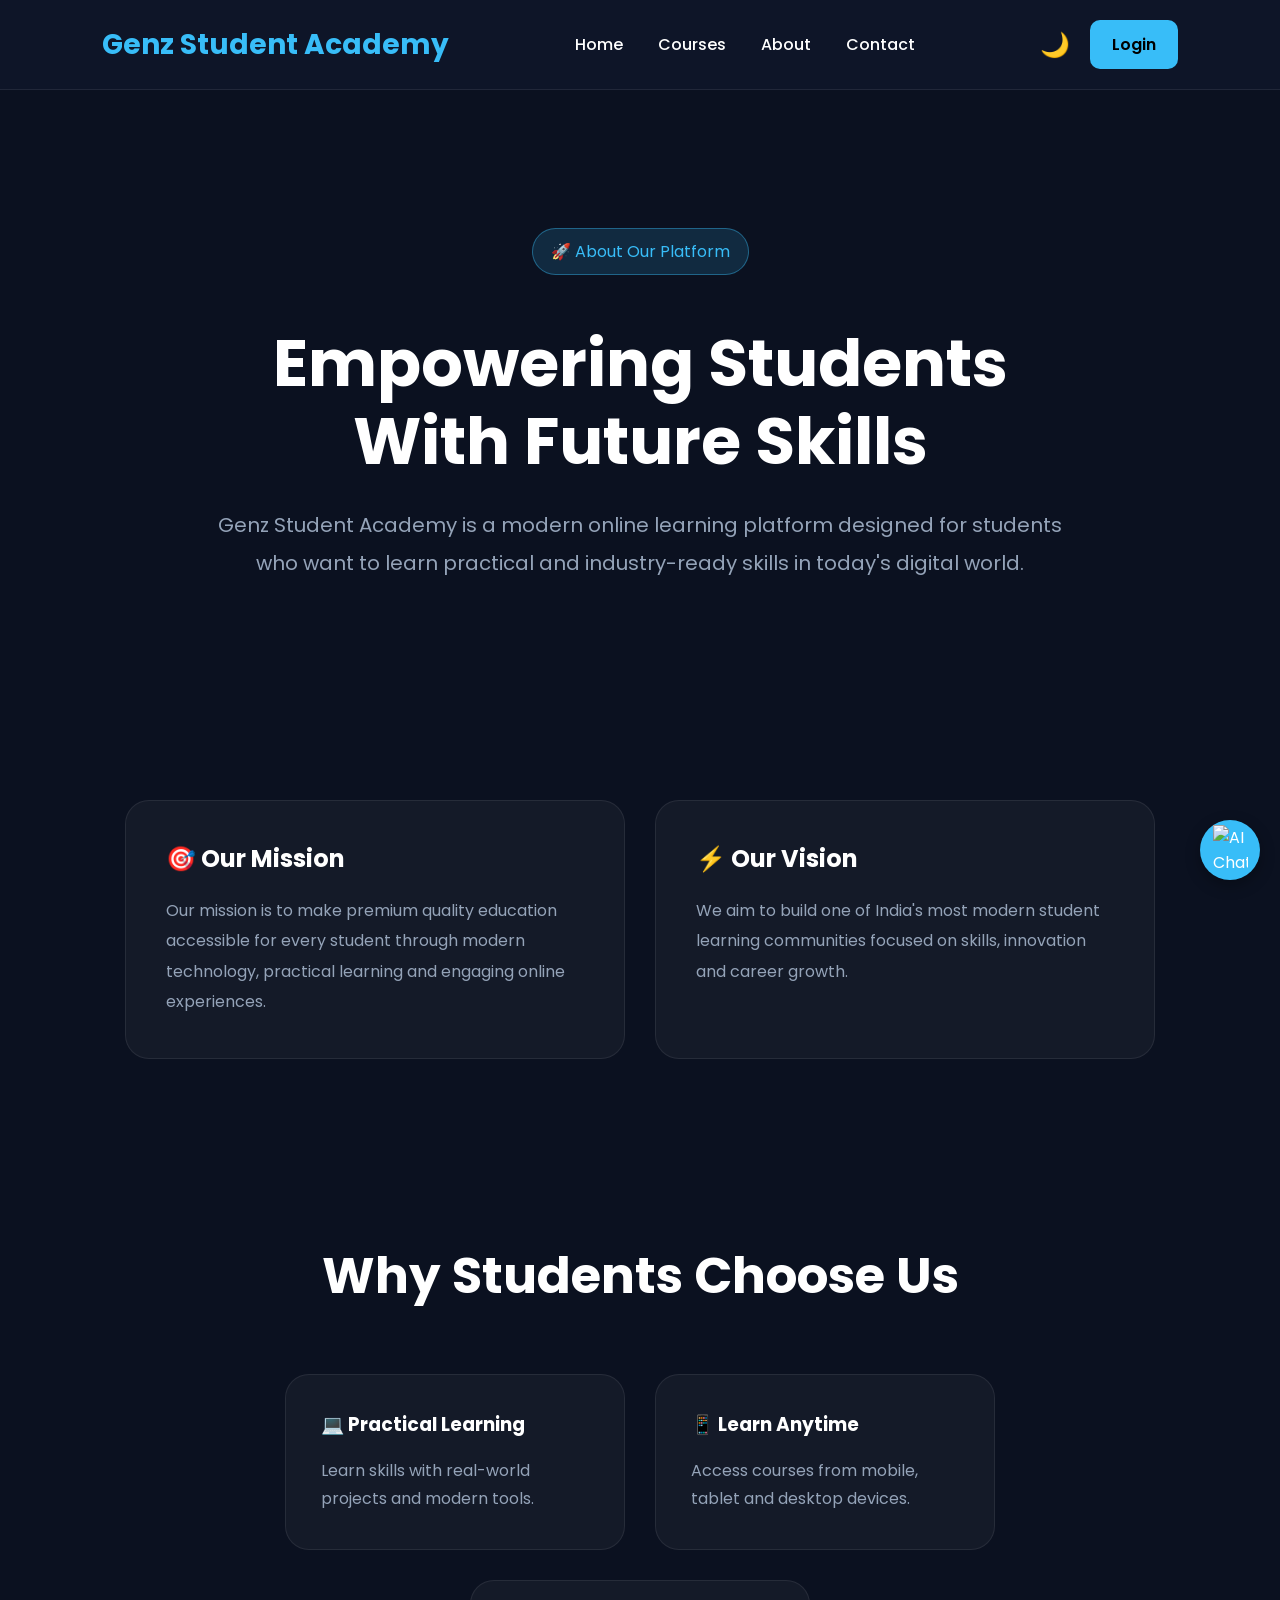
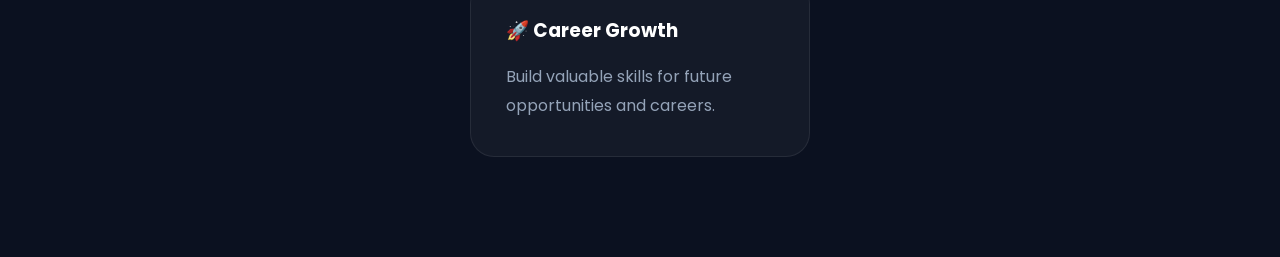
==== about.html @ e9bcd26b "Update about.html" ====
<!DOCTYPE html>
<html lang="en">

<head>

  <meta charset="UTF-8">

  <meta name="viewport" content="width=device-width, initial-scale=1.0">

  <title>Contact | Genz Student Academy</title>

  <link rel="stylesheet" href="style.css">

  <link rel="preconnect" href="https://fonts.googleapis.com">

  <link rel="preconnect" href="https://fonts.gstatic.com" crossorigin>

  <link href="https://fonts.googleapis.com/css2?family=Poppins:wght@300;400;500;600;700;800&display=swap" rel="stylesheet">

</head>

<body>

  <!-- NAVBAR -->

  <nav class="navbar">

     <!-- LOGO -->

  <div class="logo">
    Genz Student Academy
  </div>

  <!-- MOBILE MENU -->

  <div class="menu-toggle" id="menu-toggle">
    ☰
  </div>

  <!-- NAV LINKS -->

  <ul class="nav-links">

    <li><a href="index.html">Home</a></li>

    <li><a href="courses.html">Courses</a></li>

    <li><a href="about.html">About</a></li>

    <li><a href="contact.html">Contact</a></li>

  </ul>

<!-- RIGHT SIDE BUTTONS -->
<div class="nav-right">
    <!-- DARK MODE BUTTON -->
    <button id="dark-mode-toggle" class="dark-btn">🌙</button>

    <!-- LOGIN BUTTON -->
    <a href="login.html" id="login-btn" class="nav-btn">Login</a>

    <!-- DASHBOARD BUTTON (Hidden by default) -->
    <a href="dashboard.html" id="dashboard-btn" class="nav-btn" style="display: none;">Dashboard</a>
</div>
</nav>

  <!-- ABOUT HERO -->

  <section class="about-hero">

    <div class="about-content">

      <span class="tag">
        🚀 About Our Platform
      </span>

      <h1>
        Empowering Students
        With Future Skills
      </h1>

      <p>
        Genz Student Academy is a modern online learning platform
        designed for students who want to learn practical and
        industry-ready skills in today's digital world.
      </p>

    </div>

  </section>

  <!-- MISSION SECTION -->

  <section class="mission-section">

    <div class="mission-card">

      <h2>🎯 Our Mission</h2>

      <p>
        Our mission is to make premium quality education accessible
        for every student through modern technology, practical learning
        and engaging online experiences.
      </p>

    </div>

    <div class="mission-card">

      <h2>⚡ Our Vision</h2>

      <p>
        We aim to build one of India's most modern student learning
        communities focused on skills, innovation and career growth.
      </p>

    </div>

  </section>

  <!-- WHY US -->

  <section class="why-section">

    <h2>Why Students Choose Us</h2>

    <div class="why-container">

      <div class="why-card">

        <h3>💻 Practical Learning</h3>

        <p>
          Learn skills with real-world projects and modern tools.
        </p>

      </div>

      <div class="why-card">

        <h3>📱 Learn Anytime</h3>

        <p>
          Access courses from mobile, tablet and desktop devices.
        </p>

      </div>

      <div class="why-card">

        <h3>🚀 Career Growth</h3>

        <p>
          Build valuable skills for future opportunities and careers.
        </p>

      </div>

    </div>

  </section>

<div id="ai-chat-container" class="chat-closed">
    <div class="chat-header" onclick="toggleChat()">
        <span>🤖 Genz AI Assistant</span>
        <button id="close-chat">×</button>
    </div>
    <div id="chat-box" class="chat-body">
        <p class="bot-msg">Hey! I am your Study Assistant. How can I help you today?</p>
    </div>
    <div class="chat-footer">
        <input type="text" id="user-input" placeholder="Ask anything...">
        <button onclick="sendMessage()"><i class="fa fa-paper-plane"></i></button>
    </div>
</div>

<div id="chat-icon" onclick="toggleChat()">
    <img src="https://cdn-icons-png.flaticon.com/512/4712/4712035.png" alt="AI Chat">
</div>

  <script type="module" src="script.js"></script>
</body>
  
</body>

</html>
---- style.css ----
*{
  margin:0;
  padding:0;
  box-sizing:border-box;
}

body{
  font-family:'Poppins',sans-serif;
  background:#0b1120;
  color:white;
  overflow-x:hidden;
}

/* NAVBAR */

.navbar{
  width:100%;
  display:flex;
  justify-content:space-between;
  align-items:center;
  padding:20px 8%;
  position:sticky;
  top:0;
  z-index:1000;
  background:rgba(15,23,42,0.9);
  backdrop-filter:blur(12px);
  border-bottom:1px solid rgba(255,255,255,0.08);
}

.logo{
  font-size:28px;
  font-weight:700;
  color:#38bdf8;
}

.nav-links{
  display:flex;
  list-style:none;
  gap:35px;
}

.nav-links a{
  text-decoration:none;
  color:white;
  font-weight:500;
  transition:0.3s;
}

.nav-links a:hover{
  color:#38bdf8;
}

.nav-btn{
  background:#38bdf8;
  color:black;
  padding:12px 22px;
  border-radius:10px;
  text-decoration:none;
  font-weight:600;
  transition:0.3s;
}

.nav-btn:hover{
  transform:translateY(-3px);
}

/* NAV RIGHT */

.nav-right{
  display:flex;
  align-items:center;
}

/* HERO */

.hero{
  min-height:100vh;
  display:flex;
  justify-content:center;
  align-items:center;
  gap:60px;
  padding:0 8%;
  flex-wrap:wrap;
}
.hero-left{
  flex:1;
  max-width:600px;
}

.tag{
  display:inline-block;
  padding:10px 18px;
  background:rgba(56,189,248,0.15);
  border:1px solid rgba(56,189,248,0.4);
  border-radius:30px;
  color:#38bdf8;
  margin-bottom:25px;
}

.hero-left h1{
  font-size:42px;
  line-height:1.1;
  margin:35px 0;
}

.hero-left p{
  font-size:18px;
  line-height:1.9;
  color:#94a3b8;
  max-width:550px;
}

/* HERO IMAGE */

.hero-image{
  width:420px;
  border-radius:24px;
  object-fit:cover;
  box-shadow:0 20px 60px rgba(0,0,0,0.35);
  transition:0.3s;
}

.hero-image:hover{
  transform:translateY(-8px);
}

/* BUTTONS */

.hero-buttons{
  display:flex;
  gap:20px;
  flex-wrap:wrap;
}

.primary-btn{
  background:#38bdf8;
  color:black;
  padding:16px 30px;
  border-radius:12px;
  text-decoration:none;
  font-weight:600;
  transition:0.3s;
}

.primary-btn:hover{
  transform:translateY(-5px);
}

.secondary-btn{
  padding:16px 30px;
  border-radius:12px;
  text-decoration:none;
  border:1px solid rgba(255,255,255,0.15);
  color:white;
  transition:0.3s;
}

.secondary-btn:hover{
  background:rgba(255,255,255,0.05);
}

/* STATS */

.stats{
  display:flex;
  gap:25px;
  margin-top:60px;
  flex-wrap:wrap;
}

.stat-box{
  background:rgba(255,255,255,0.04);
  border:1px solid rgba(255,255,255,0.08);
  padding:22px 30px;
  border-radius:18px;
  backdrop-filter:blur(10px);
}

.stat-box h2{
  color:#38bdf8;
  margin-bottom:8px;
}

/* HERO RIGHT */

.hero-right{
  flex:1;
  display:flex;
  justify-content:center;
}

.glass-card{
  width:400px;
  padding:35px;
  background:rgba(255,255,255,0.05);
  border:1px solid rgba(255,255,255,0.08);
  border-radius:25px;
  backdrop-filter:blur(18px);
  box-shadow:0 0 40px rgba(56,189,248,0.15);
}

.glass-card h3{
  color:#38bdf8;
  margin-bottom:20px;
}

.glass-card h2{
  font-size:34px;
  margin-bottom:20px;
}

.glass-card p{
  color:#cbd5e1;
  line-height:1.8;
  margin-bottom:30px;
}

.glass-card button{
  width:100%;
  padding:15px;
  border:none;
  border-radius:12px;
  background:#38bdf8;
  color:black;
  font-weight:700;
  cursor:pointer;
  transition:0.3s;
}

.glass-card button:hover{
  transform:translateY(-5px);
}

/* FEATURES */

.features{
  padding:100px 8%;
}

.features h2{
  text-align:center;
  font-size:50px;
  margin-bottom:60px;
}

.feature-container{
  display:flex;
  gap:30px;
  justify-content:center;
  flex-wrap:wrap;
}

.feature-card{
  width:350px;
  padding:35px;
  background:rgba(255,255,255,0.04);
  border-radius:24px;
  border:1px solid rgba(255,255,255,0.08);
  transition:0.3s;
}

.feature-card:hover{
  transform:translateY(-10px);
}

.feature-card h3{
  margin-bottom:18px;
  font-size:24px;
}

.feature-card p{
  color:#94a3b8;
  line-height:1.8;
}

/* RESPONSIVE */

@media(max-width:1100px){

  .hero{
    flex-direction:column;
    text-align:center;
  }

  .hero-buttons{
    justify-content:center;
  }

  .stats{
    justify-content:center;
  }

}

@media(max-width:768px){

  .navbar{
    flex-direction:column;
    gap:20px;
  }

  .nav-links{
    gap:20px;
    flex-wrap:wrap;
    justify-content:center;
  }

  .hero-left h1{
    font-size:45px;
  }

  .features h2{
    font-size:38px;
  }

  .glass-card{
    width:100%;
  }

}

/* ABOUT PAGE */

.about-hero{
  min-height:70vh;
  display:flex;
  justify-content:center;
  align-items:center;
  text-align:center;
  padding:80px 8%;
}

.about-content{
  max-width:850px;
}

.about-content h1{
  font-size:65px;
  margin:25px 0;
  line-height:1.2;
}

.about-content p{
  font-size:20px;
  line-height:1.9;
  color:#94a3b8;
}

/* MISSION */

.mission-section{
  padding:80px 8%;
  display:flex;
  justify-content:center;
  gap:30px;
  flex-wrap:wrap;
}

.mission-card{
  width:500px;
  padding:40px;
  background:rgba(255,255,255,0.04);
  border-radius:24px;
  border:1px solid rgba(255,255,255,0.08);
  transition:0.3s;
}

.mission-card:hover{
  transform:translateY(-10px);
}

.mission-card h2{
  margin-bottom:20px;
}

.mission-card p{
  color:#94a3b8;
  line-height:1.9;
}

/* WHY SECTION */

.why-section{
  padding:100px 8%;
}

.why-section h2{
  text-align:center;
  font-size:50px;
  margin-bottom:60px;
}

.why-container{
  display:flex;
  justify-content:center;
  gap:30px;
  flex-wrap:wrap;
}

.why-card{
  width:340px;
  padding:35px;
  background:rgba(255,255,255,0.04);
  border-radius:24px;
  border:1px solid rgba(255,255,255,0.08);
  transition:0.3s;
}

.why-card:hover{
  transform:translateY(-10px);
}

.why-card h3{
  margin-bottom:18px;
}

.why-card p{
  color:#94a3b8;
  line-height:1.8;
}

/* RESPONSIVE ABOUT */

@media(max-width:768px){

  .about-content h1{
    font-size:42px;
  }

  .why-section h2{
    font-size:38px;
  }

}

/* COURSES PAGE */

.courses-hero{
  min-height:50vh;
  display:flex;
  flex-direction:column;
  justify-content:center;
  align-items:center;
  text-align:center;
  padding:80px 8%;
}

.courses-hero h1{
  font-size:65px;
  margin:25px 0;
}

.courses-hero p{
  max-width:700px;
  line-height:1.9;
  color:#94a3b8;
  font-size:19px;
}

/* ALL COURSES */

.all-courses{
  padding:80px 8%;
  display:flex;
  flex-direction:column;
  gap:40px;
}

.premium-course-card{
  display:flex;
  align-items:center;
  gap:35px;
  background:rgba(255,255,255,0.04);
  border:1px solid rgba(255,255,255,0.08);
  border-radius:30px;
  padding:35px;
  transition:0.3s;
}

.premium-course-card:hover{
  transform:translateY(-10px);
}

.course-image{
  width:150px;
  height:150px;
  display:flex;
  justify-content:center;
  align-items:center;
  font-size:60px;
  background:rgba(56,189,248,0.1);
  border-radius:24px;
}

.course-info{
  flex:1;
}

.course-info h2{
  margin-bottom:15px;
  font-size:32px;
}

.course-info p{
  color:#94a3b8;
  line-height:1.9;
  margin-bottom:20px;
}

.course-meta{
  display:flex;
  gap:20px;
  margin-bottom:25px;
  flex-wrap:wrap;
}

.price-row{
  display:flex;
  justify-content:space-between;
  align-items:center;
  flex-wrap:wrap;
  gap:20px;
}

.price-row h3{
  color:#38bdf8;
  font-size:30px;
}

.enroll-btn{
  background:#38bdf8;
  color:black;
  text-decoration:none;
  padding:14px 26px;
  border-radius:12px;
  font-weight:600;
  transition:0.3s;
}

.enroll-btn:hover{
  transform:translateY(-5px);
}

/* RESPONSIVE COURSES */

@media(max-width:900px){

  .premium-course-card{
    flex-direction:column;
    text-align:center;
  }

  .price-row{
    justify-content:center;
  }

  .courses-hero h1{
    font-size:42px;
  }

}

/* CONTACT PAGE */

.contact-hero{
  min-height:45vh;
  display:flex;
  flex-direction:column;
  justify-content:center;
  align-items:center;
  text-align:center;
  padding:80px 8%;
}

.contact-hero h1{
  font-size:60px;
  margin:25px 0;
}

.contact-hero p{
  max-width:700px;
  color:#94a3b8;
  line-height:1.9;
  font-size:19px;
}

/* CONTACT SECTION */

.contact-section{
  padding:80px 8%;
  display:flex;
  gap:50px;
  justify-content:center;
  flex-wrap:wrap;
}

.contact-info{
  flex:1;
  min-width:320px;
}

.contact-info h2{
  font-size:40px;
  margin-bottom:20px;
}

.contact-info p{
  color:#94a3b8;
  line-height:1.9;
  margin-bottom:30px;
}

.info-box{
  background:rgba(255,255,255,0.04);
  border:1px solid rgba(255,255,255,0.08);
  padding:25px;
  border-radius:20px;
  margin-bottom:20px;
}

.info-box h3{
  margin-bottom:10px;
}

/* FORM */

.contact-form{
  flex:1;
  min-width:320px;
}

.contact-form form{
  background:rgba(255,255,255,0.04);
  border:1px solid rgba(255,255,255,0.08);
  padding:35px;
  border-radius:25px;
}

.contact-form input,
.contact-form textarea{
  width:100%;
  padding:16px;
  margin-bottom:20px;
  border:none;
  border-radius:12px;
  background:#1e293b;
  color:white;
  font-size:16px;
}

.contact-form button{
  width:100%;
  padding:16px;
  border:none;
  border-radius:12px;
  background:#38bdf8;
  color:black;
  font-size:17px;
  font-weight:700;
  cursor:pointer;
  transition:0.3s;
}

.contact-form button:hover{
  transform:translateY(-5px);
}

/* FOOTER */

.footer{
  margin-top:80px;
  background:#020617;
  padding-top:70px;
  border-top:1px solid rgba(255,255,255,0.08);
}

.footer-content{
  display:flex;
  justify-content:space-between;
  gap:40px;
  flex-wrap:wrap;
  padding:0 8% 50px;
}

.footer-logo{
  max-width:350px;
}

.footer-logo h2{
  color:#38bdf8;
  margin-bottom:20px;
}

.footer-logo p{
  color:#94a3b8;
  line-height:1.8;
}

.footer-links,
.footer-social{
  display:flex;
  flex-direction:column;
  gap:15px;
}

.footer-links h3,
.footer-social h3{
  margin-bottom:10px;
}

.footer-links a,
.footer-social p{
  color:#94a3b8;
  text-decoration:none;
  transition:0.3s;
}

.footer-links a:hover{
  color:#38bdf8;
}

.footer-bottom{
  text-align:center;
  border-top:1px solid rgba(255,255,255,0.08);
  padding:25px;
  color:#94a3b8;
}

/* RESPONSIVE CONTACT */

@media(max-width:768px){

  .contact-hero h1{
    font-size:42px;
  }

  .contact-info h2{
    font-size:32px;
  }

}

/* LOGIN PAGE */

.login-page{
  min-height:100vh;
  display:flex;
  background:#020617;
}

/* LEFT SIDE */

.login-left{
  flex:1;
  display:flex;
  justify-content:center;
  align-items:center;
  padding:60px;
}

.login-content{
  max-width:500px;
}

.login-content h1{
  font-size:65px;
  line-height:1.2;
  margin:25px 0;
}

.login-content p{
  color:#94a3b8;
  line-height:1.9;
  font-size:18px;
}

/* RIGHT SIDE */

.login-right{
  flex:1;
  display:flex;
  justify-content:center;
  align-items:center;
  padding:40px;
}

.login-card{
  width:100%;
  max-width:450px;
  background:rgba(255,255,255,0.04);
  border:1px solid rgba(255,255,255,0.08);
  border-radius:30px;
  padding:45px;
  backdrop-filter:blur(15px);
}

.login-card h2{
  font-size:38px;
  margin-bottom:10px;
}

.login-card p{
  color:#94a3b8;
  margin-bottom:30px;
}

.login-card form{
  display:flex;
  flex-direction:column;
}

.login-card input{
  width:100%;
  padding:16px;
  margin-bottom:20px;
  border:none;
  border-radius:14px;
  background:#1e293b;
  color:white;
  font-size:16px;
}

.login-card button{
  width:100%;
  padding:16px;
  border:none;
  border-radius:14px;
  background:#38bdf8;
  color:black;
  font-size:17px;
  font-weight:700;
  cursor:pointer;
  transition:0.3s;
}

.login-card button:hover{
  transform:translateY(-5px);
}

.divider{
  text-align:center;
  margin:25px 0;
  color:#94a3b8;
}

.google-btn{
  background:white !important;
  color:black !important;
}

.register-text{
  margin-top:30px;
  text-align:center;
}

.register-text a{
  color:#38bdf8;
  text-decoration:none;
}

/* RESPONSIVE LOGIN */

@media(max-width:1000px){

  .login-page{
    flex-direction:column;
  }

  .login-content{
    text-align:center;
  }

  .login-content h1{
    font-size:45px;
  }

}

/* HAMBURGER MENU */

.menu-toggle{
  display:none;
  font-size:32px;
  cursor:pointer;
}

/* DARK BUTTON */

.dark-btn{
  background:transparent;
  border:none;
  color:white;
  font-size:24px;
  cursor:pointer;
  margin-right:20px;
}

/* MOBILE NAVBAR */

@media(max-width:768px){

  .menu-toggle{
    display:block;
  }

  .navbar{
    flex-wrap:wrap;
  }

  .nav-links{
    width:100%;
    display:none;
    flex-direction:column;
    text-align:center;
    padding-top:20px;
  }

  .nav-links.active{
    display:flex;
  }

}

/* LIGHT MODE */

.light-mode{
  background:white;
  color:black;
}

.light-mode .navbar{
  background:white;
}

.light-mode .nav-links a{
  color:black;
}

.light-mode .hero p,
.light-mode .course-card p,
.light-mode .feature-card p,
.light-mode .about-content p,
.light-mode .mission-card p,
.light-mode .why-card p,
.light-mode .contact-info p,
.light-mode .footer-logo p,
.light-mode .footer-bottom{
  color:#475569;
}

.light-mode .glass-card,
.light-mode .feature-card,
.light-mode .mission-card,
.light-mode .why-card,
.light-mode .premium-course-card,
.light-mode .contact-form form,
.light-mode .info-box{
  background:#f8fafc;
  border:1px solid #e2e8f0;
}

/* HERO BUTTONS */

.hero-buttons{
  display:flex;
  gap:20px;
  margin-top:30px;
  flex-wrap:wrap;
}

.hero-buttons a{
  padding:16px 32px;
  border-radius:14px;
  text-decoration:none;
  font-weight:600;
  transition:0.3s;
}

.hero-buttons a:hover{
  transform:translateY(-4px);
}

/* MOBILE HERO */

@media(max-width:768px){

  .hero-left h1{
    font-size:48px;
    text-align:center;
  }

  .hero-left p{
    text-align:center;
  }

  .hero-buttons{
    justify-content:center;
  }

  .hero-right{
    display:flex;
    justify-content:center;
  }

  .hero-image{
    width:90%;
    max-width:340px;
  }

}

/* DASHBOARD */

.dashboard{
  min-height:100vh;
  padding:120px 8%;
}

.dashboard h1{
  font-size:60px;
  margin-bottom:15px;
}

.dashboard p{
  color:#94a3b8;
  font-size:18px;
  margin-bottom:50px;
}

/* GRID */

.dashboard-grid{
  display:grid;
  grid-template-columns:repeat(auto-fit,minmax(250px,1fr));
  gap:30px;
}

/* CARD */

.dashboard-card{
  background:rgba(255,255,255,0.04);
  border:1px solid rgba(255,255,255,0.08);
  border-radius:24px;
  padding:40px;
  transition:0.3s;
}

.dashboard-card:hover{
  transform:translateY(-8px);
}

.dashboard-card h2{
  margin-bottom:20px;
  font-size:24px;
}

.dashboard-card span{
  font-size:42px;
  font-weight:700;
  color:#38bdf8;
}

/* MOBILE */

@media(max-width:768px){

  .dashboard{
    padding-top:140px;
  }

  .dashboard h1{
    font-size:42px;
    text-align:center;
  }

  .dashboard p{
    text-align:center;
  }

}

/* COURSE DETAIL PAGE */

.course-detail{
  min-height:100vh;
  display:flex;
  justify-content:center;
  align-items:center;
  gap:60px;
  padding:120px 8%;
  flex-wrap:wrap;
}

/* IMAGE */

.course-detail-image{
  width:100%;
  max-width:500px;
  border-radius:30px;
  box-shadow:0 20px 60px rgba(0,0,0,0.35);
}

/* RIGHT SIDE */

.course-detail-right{
  flex:1;
  max-width:600px;
}

.course-detail-right h1{
  font-size:60px;
  line-height:1.1;
  margin:25px 0;
}

.course-detail-right p{
  color:#94a3b8;
  line-height:1.9;
  font-size:18px;
  margin-bottom:30px;
}

/* INFO BOX */

.course-info-box{
  background:rgba(255,255,255,0.04);
  border:1px solid rgba(255,255,255,0.08);
  border-radius:24px;
  padding:30px;
  margin-bottom:35px;
}

.course-info-box h3{
  margin-bottom:20px;
}

.course-info-box ul{
  padding-left:20px;
}

.course-info-box li{
  margin-bottom:14px;
  color:#cbd5e1;
}

/* MOBILE */

@media(max-width:768px){

  .course-detail{
    padding-top:140px;
  }

  .course-detail-right h1{
    font-size:42px;
    text-align:center;
  }

  .course-detail-right p{
    text-align:center;
  }

}

/* DASHBOARD COURSE CARDS */
.purchased-courses { margin-top: 40px; }
.course-grid { display: grid; grid-template-columns: repeat(auto-fit, minmax(280px, 1fr)); gap: 20px; margin-top: 20px; }
.course-card-mini { background: rgba(255, 255, 255, 0.05); padding: 20px; border-radius: 15px; border: 1px solid rgba(255, 255, 255, 0.1); text-align: left; }
.course-card-mini img { width: 100%; border-radius: 10px; margin-bottom: 15px; }
.progress-bar { background: #333; height: 8px; border-radius: 5px; margin: 15px 0; overflow: hidden; }
.progress { background: #38bdf8; height: 100%; }
.continue-btn { width: 100%; padding: 10px; background: #38bdf8; border: none; border-radius: 8px; font-weight: bold; cursor: pointer; transition: 0.3s; }
.continue-btn:hover { background: #0ea5e9; transform: scale(1.02); }

/* ==========================
   COURSE PLAYER LAYOUT 
   ========================== */

/* 1. Sidebar Setup */
.lesson-sidebar {
    width: 300px;
    background: #111827;
    height: 100vh;
    position: fixed; 
    left: 0;
    top: 0;
    border-right: 1px solid #374151;
    padding-top: 20px;
    z-index: 100;
}

.lesson-sidebar h3 {
    text-align: center;
    color: #38bdf8;
    margin-bottom: 20px;
    font-size: 22px;
}

.progress-container {
    width: 85%;
    margin: 0 auto 25px auto;
    text-align: center;
}

/* 2. Lecture Boxes Alignment */
.lecture-list {
    padding: 0;
    margin: 0;
    width: 100%;
    list-style: none;
}

.lecture-item {
    width: 85%;
    margin: 12px auto;
    padding: 15px;
    background: #1f2937;
    color: #9ca3af;
    border-radius: 12px;
    cursor: pointer;
    display: block;
    text-align: center;
    transition: 0.3s ease;
    border: 1px solid rgba(255,255,255,0.05);
}

.lecture-item:hover, .lecture-item.active {
    background: #0ea5e9;
    color: white;
    font-weight: bold;
    transform: translateY(-2px);
    box-shadow: 0 4px 15px rgba(14, 165, 233, 0.4);
}

/* 3. MAIN VIDEO SECTION - FIXED ALIGNMENT */
.video-section {
    margin-left: 300px; /* Sidebar ki width ke barabar gap */
    padding: 40px;
    background: #0f172a;
    min-height: 100vh;
    display: flex;
    flex-direction: column;
    align-items: center; /* Sab kuch horizontal center karega */
}

.video-box {
    width: 100%;
    max-width: 1000px; /* Video thoda bada dikhega premium feel ke liye */
    background: #000;
    border-radius: 20px;
    overflow: hidden;
    box-shadow: 0 20px 50px rgba(0,0,0,0.6);
    line-height: 0; /* Extra bottom gap hatane ke liye */
}

.video-box iframe {
    width: 100%;
    aspect-ratio: 16 / 9; /* Perfect YouTube ratio */
    border: none;
}

.video-details {
    max-width: 1000px;
    width: 100%;
    margin-top: 30px;
    text-align: center;
}

.download-btn {
    transition: 0.3s;
    font-weight: bold;
    text-transform: uppercase;
    letter-spacing: 1px;
}

.download-btn:hover {
    filter: brightness(1.2);
    transform: scale(1.05);
}

/* 4. RESPONSIVE (For Mobile) */
@media (max-width: 992px) {
    .lesson-sidebar {
        width: 100%;
        height: auto;
        position: relative;
    }
    .video-section {
        margin-left: 0;
        padding: 20px;
    }
}

/* PROFILE PAGE STYLING */
.profile-container { display: flex; justify-content: center; align-items: center; height: 100vh; padding: 20px; }
.profile-card { background: #1e293b; padding: 30px; border-radius: 20px; text-align: center; width: 100%; max-width: 400px; box-shadow: 0 10px 30px rgba(0,0,0,0.3); }
.profile-header img { width: 100px; height: 100px; border-radius: 50%; border: 3px solid #38bdf8; margin-bottom: 15px; }
.profile-stats { display: flex; justify-content: space-around; margin: 25px 0; border-top: 1px solid #334155; padding-top: 20px; }
.stat-box h3 { color: #38bdf8; margin-bottom: 5px; }
.edit-btn { background: #38bdf8; color: #000; border: none; width: 100%; padding: 12px; border-radius: 8px; font-weight: bold; cursor: pointer; margin-bottom: 10px; }
.logout-btn { background: transparent; color: #ef4444; border: 1px solid #ef4444; width: 100%; padding: 12px; border-radius: 8px; cursor: pointer; }
.logout-btn:hover { background: #ef4444; color: white; }

/* PAYMENT MODAL STYLING */
.modal { display: none; position: fixed; z-index: 1000; left: 0; top: 0; width: 100%; height: 100%; background: rgba(0,0,0,0.8); backdrop-filter: blur(5px); }
.modal-content { background: #1e293b; margin: 10% auto; padding: 30px; border-radius: 20px; width: 90%; max-width: 400px; text-align: center; border: 1px solid #38bdf8; position: relative; }
.close { position: absolute; right: 20px; top: 10px; font-size: 30px; cursor: pointer; }
.qr-placeholder img { width: 200px; border-radius: 10px; margin: 20px 0; border: 5px solid white; }
.price-tag { font-size: 24px; font-weight: bold; color: #38bdf8; margin-bottom: 20px; }
.verify-btn { width: 100%; background: #22c55e; color: white; border: none; padding: 15px; border-radius: 10px; font-weight: bold; cursor: pointer; transition: 0.3s; }
.verify-btn:hover { background: #16a34a; transform: translateY(-3px); }

/* NEW COURSE DETAILS BUTTON STYLING */
.details-btn {
    text-decoration: none !important; /* Underline hatane ke liye */
    padding: 10px 15px;
    background: transparent;
    color: #38bdf8 !important; /* Sky Blue colour */
    border: 2px solid #38bdf8 !important; /* Border jo button jaisa dikhayega */
    border-radius: 8px;
    font-weight: 600;
    font-size: 14px;
    transition: 0.3s;
    margin-right: 10px;
    display: inline-block;
    cursor: pointer;
}

.details-btn:hover {
    background: #38bdf8;
    color: #000 !important; /* Hover karne par text black ho jayega */
    transform: translateY(-2px);
}

/* Price row adjustment */
.price-row {
    display: flex;
    align-items: center;
    margin-top: 15px;
}

/* AI CHATBOT STYLING */
#chat-icon { position: fixed; bottom: 20px; right: 20px; width: 60px; height: 60px; background: #38bdf8; border-radius: 50%; display: flex; justify-content: center; align-items: center; cursor: pointer; box-shadow: 0 5px 15px rgba(0,0,0,0.3); z-index: 1000; transition: 0.3s; }
#chat-icon:hover { transform: scale(1.1); }
#chat-icon img { width: 35px; }

#ai-chat-container { position: fixed; bottom: 90px; right: 20px; width: 320px; height: 450px; background: #1e293b; border-radius: 15px; display: none; flex-direction: column; box-shadow: 0 10px 25px rgba(0,0,0,0.5); z-index: 1000; border: 1px solid #38bdf8; overflow: hidden; }
.chat-header { background: #38bdf8; color: black; padding: 15px; font-weight: bold; display: flex; justify-content: space-between; cursor: pointer; }
.chat-body { flex: 1; padding: 15px; overflow-y: auto; display: flex; flex-direction: column; gap: 10px; font-size: 14px; }
.bot-msg { background: #334155; padding: 10px; border-radius: 10px; align-self: flex-start; max-width: 80%; }
.user-msg { background: #38bdf8; color: black; padding: 10px; border-radius: 10px; align-self: flex-end; max-width: 80%; }
.chat-footer { padding: 10px; display: flex; gap: 5px; background: #0f172a; }
.chat-footer input { flex: 1; padding: 10px; border-radius: 5px; border: none; outline: none; background: #1e293b; color: white; }
.chat-footer button { background: #38bdf8; border: none; padding: 10px; border-radius: 5px; cursor: pointer; }
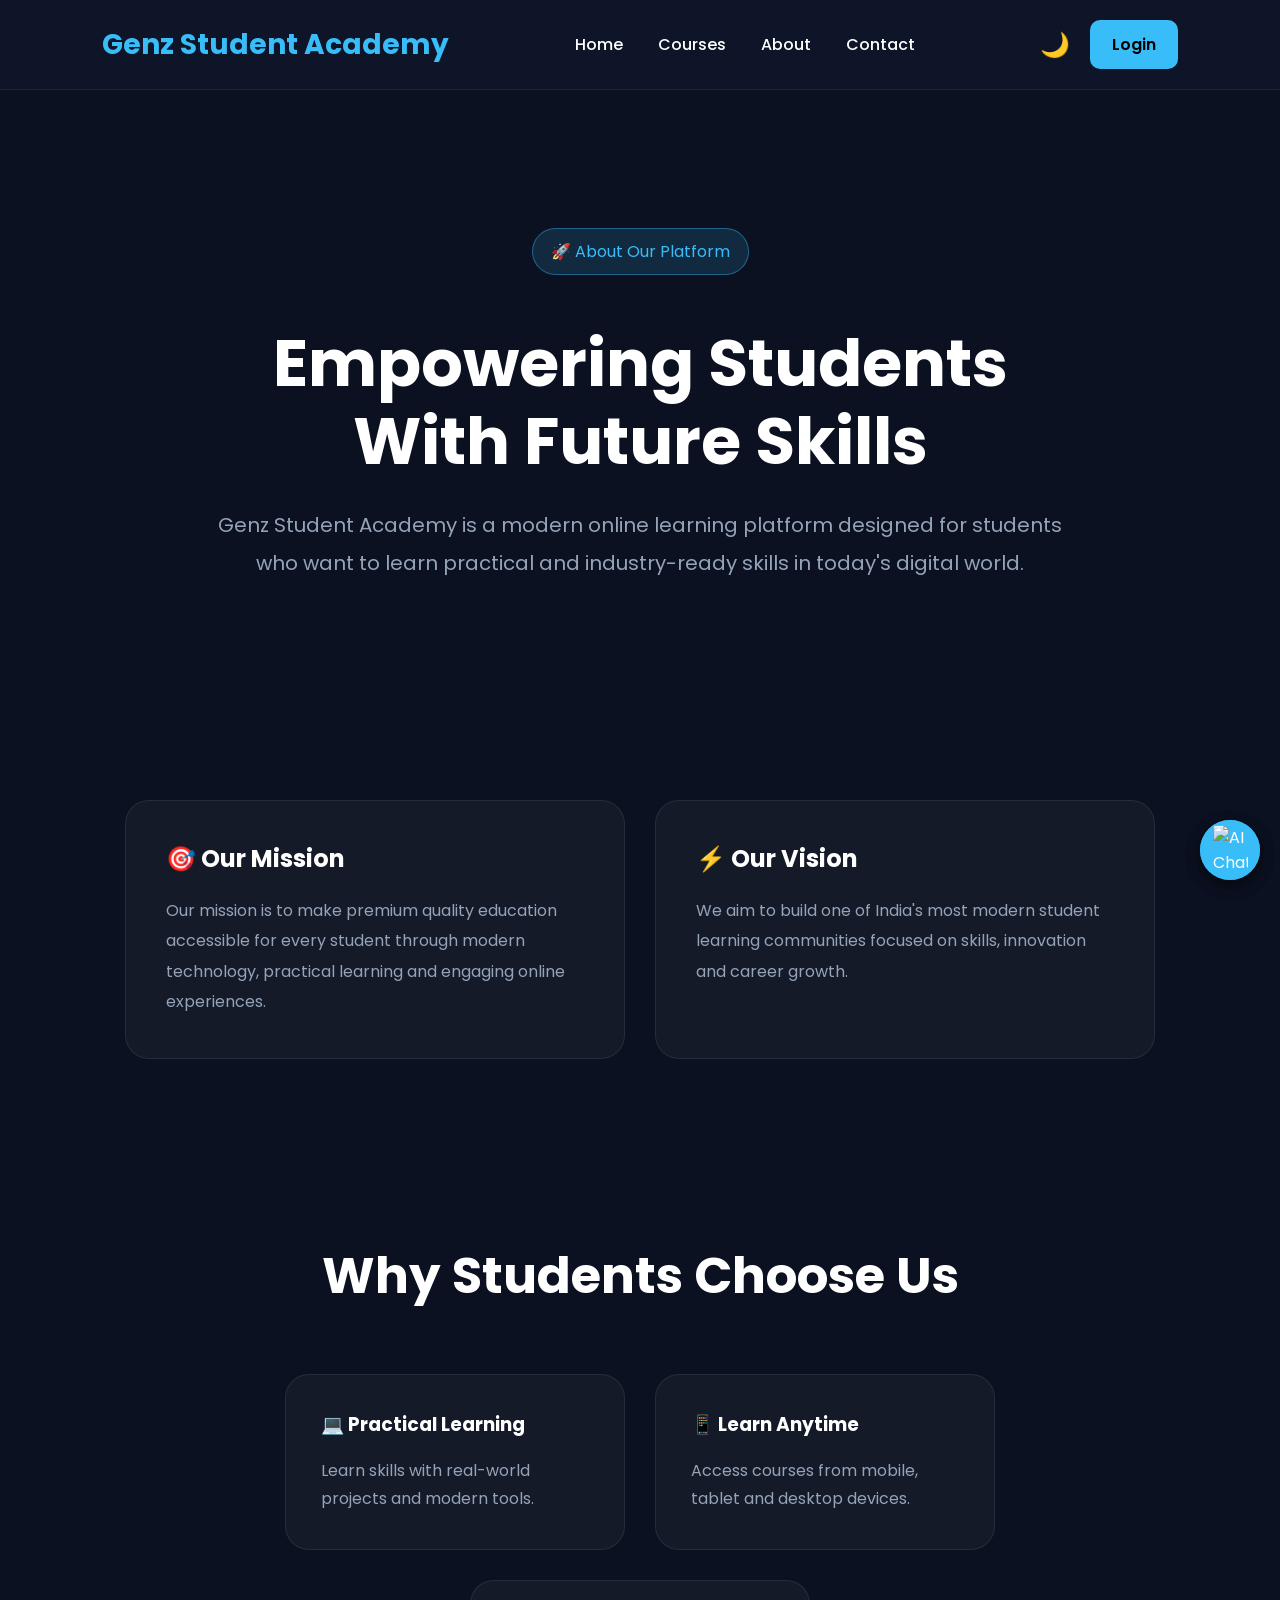
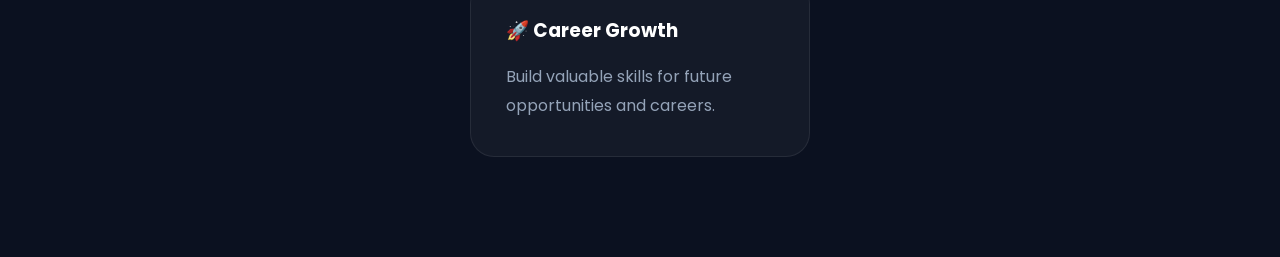
==== commit b65cab45: "Update about.html" ====
--- a/about.html
+++ b/about.html
@@ -178,9 +178,15 @@
     <img src="https://cdn-icons-png.flaticon.com/512/4712/4712035.png" alt="AI Chat">
 </div>
 
+  <div id="ai-chat-container" class="chat-closed" style="display:none;">
+    <!-- (Chat box ka pura HTML jo index.html mein hai) -->
+</div>
+<div id="chat-icon" onclick="toggleChat()">
+    <img src="https://cdn-icons-png.flaticon.com/512/4712/4712035.png" alt="AI Chat">
+</div>
+  
   <script type="module" src="script.js"></script>
-</body>
-  
+  <script src="chat.js"></script>
 </body>
 
 </html>
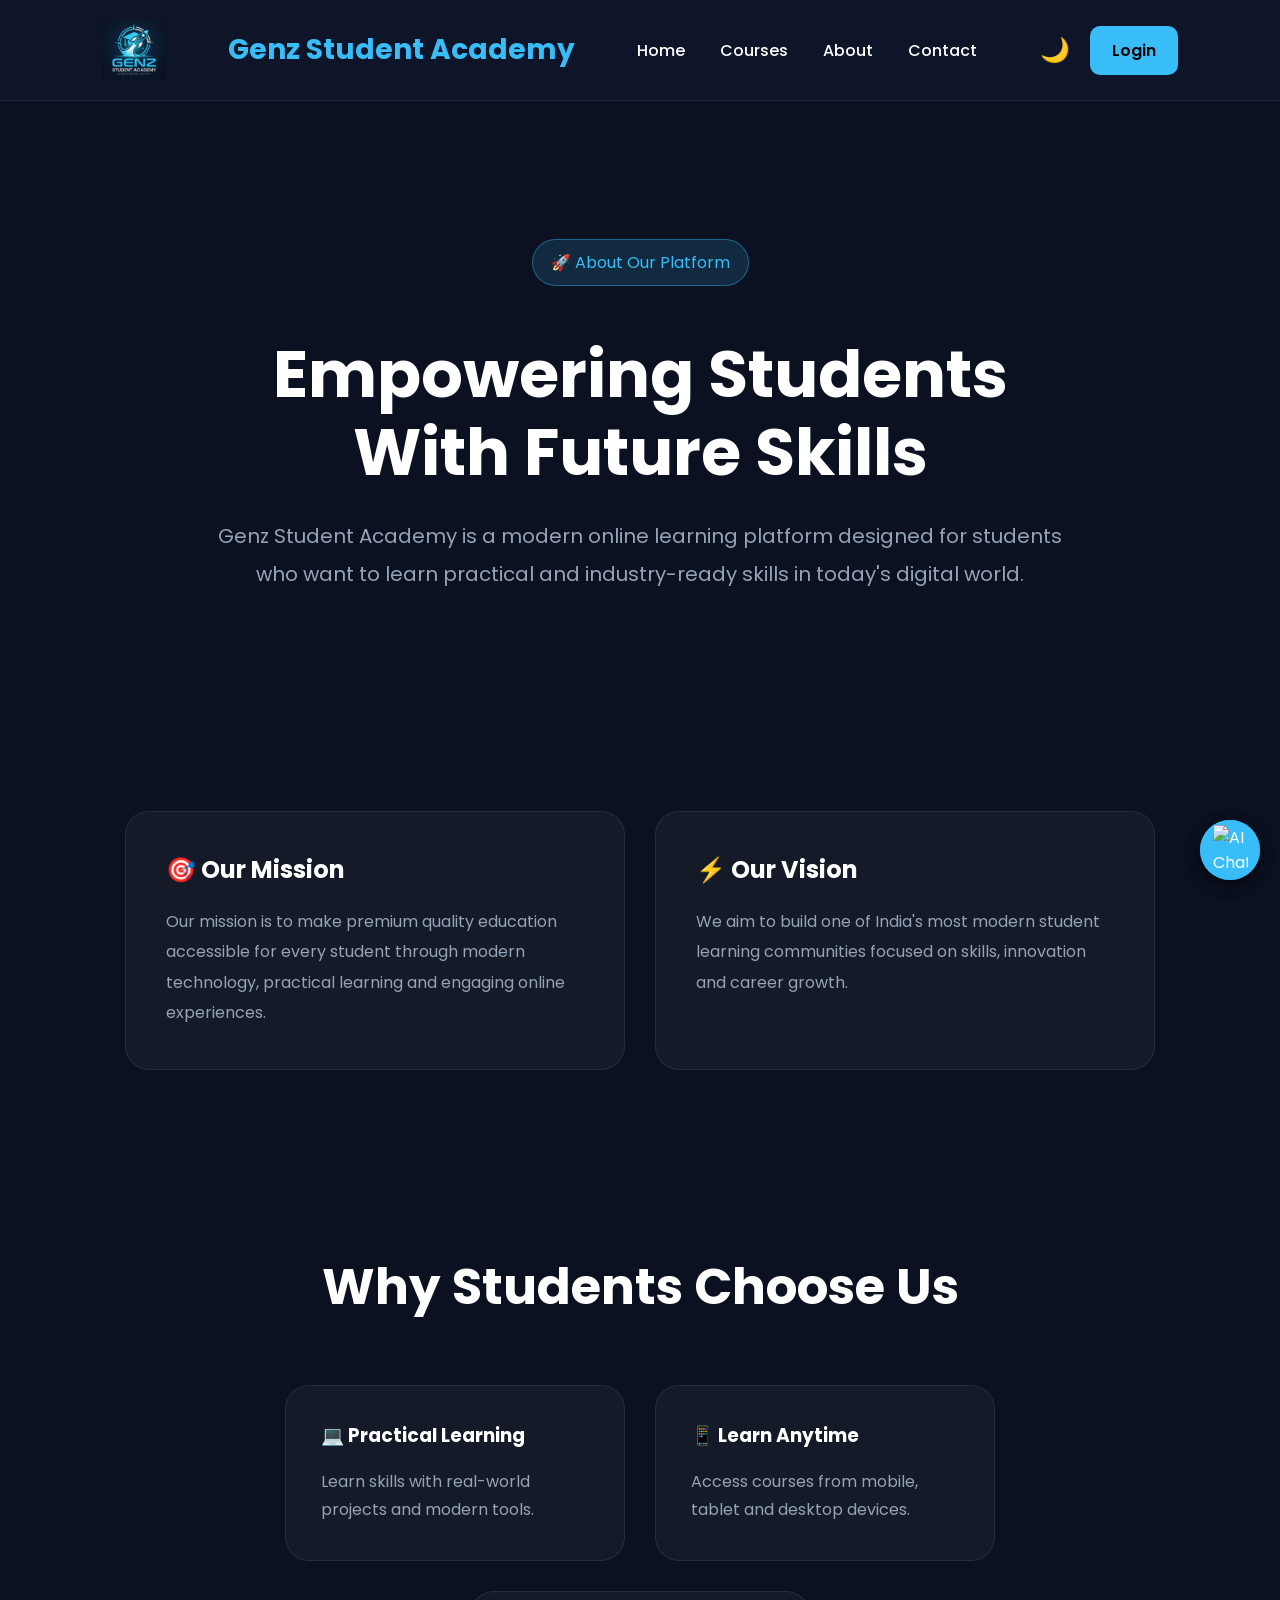
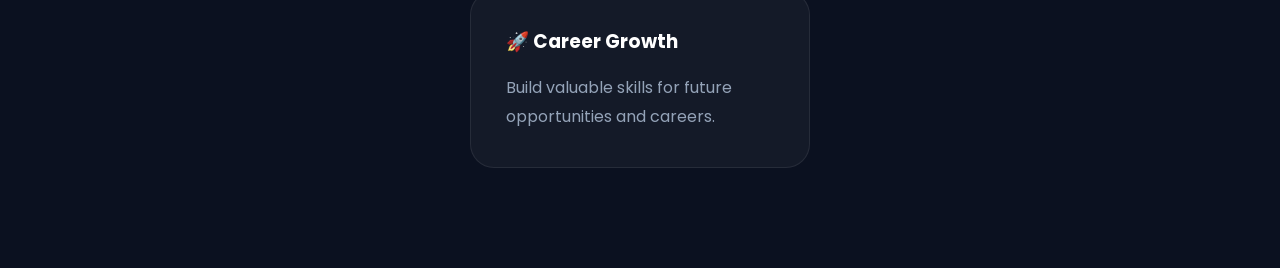
==== commit 72bdaa86: "Update about.html" ====
--- a/about.html
+++ b/about.html
@@ -7,8 +7,10 @@
 
   <meta name="viewport" content="width=device-width, initial-scale=1.0">
 
-  <title>Contact | Genz Student Academy</title>
+  <title>About Us | Genz Student Academy</title>
 
+  <link rel="icon" type="image/png" href="Genz Student Academy logo.png">
+  
   <link rel="stylesheet" href="style.css">
 
   <link rel="preconnect" href="https://fonts.googleapis.com">
@@ -26,6 +28,10 @@
   <nav class="navbar">
 
      <!-- LOGO -->
+
+  <a href="index.html" class="logo">
+    <img src="Genz Student Academy logo.png" alt="GenZ Academy Logo" class="nav-logo">
+</a>  
 
   <div class="logo">
     Genz Student Academy
--- a/style.css
+++ b/style.css
@@ -1160,6 +1160,51 @@
     text-align:center;
   }
 
+}
+
+/* --- RE-FIXED COURSE VIDEO SECTION --- */
+
+/* Removed the width: 50% that was causing the right-side gap */
+.video-section {
+    width: 100%;
+    display: block;
+    padding: 80px 8%;
+    text-align: center;
+    background: transparent;
+}
+
+.video-section h2 {
+    font-size: 36px;
+    color: white;
+    margin-bottom: 40px;
+}
+
+/* Centered container with proper width */
+.video-card-container {
+    max-width: 900px; 
+    margin: 0 auto; 
+    background: rgba(255, 255, 255, 0.04);
+    border: 1px solid rgba(255, 255, 255, 0.08);
+    border-radius: 24px;
+    padding: 20px;
+    box-shadow: 0 20px 50px rgba(0,0,0,0.3);
+}
+
+.video-container {
+    position: relative;
+    padding-bottom: 56.25%; /* 16:9 ratio */
+    height: 0;
+    overflow: hidden;
+    border-radius: 15px;
+}
+
+.video-container iframe {
+    position: absolute;
+    top: 0;
+    left: 0;
+    width: 100%;
+    height: 100%;
+    border: none;
 }
 
 /* DASHBOARD COURSE CARDS */
@@ -1233,29 +1278,29 @@
 }
 
 /* 3. MAIN VIDEO SECTION - FIXED ALIGNMENT */
-.video-section {
-    margin-left: 300px; /* Sidebar ki width ke barabar gap */
+.video-section-player {
+    margin-left: 300px; 
     padding: 40px;
     background: #0f172a;
     min-height: 100vh;
     display: flex;
     flex-direction: column;
-    align-items: center; /* Sab kuch horizontal center karega */
+    align-items: center; 
 }
 
 .video-box {
     width: 100%;
-    max-width: 1000px; /* Video thoda bada dikhega premium feel ke liye */
+    max-width: 1000px; 
     background: #000;
     border-radius: 20px;
     overflow: hidden;
     box-shadow: 0 20px 50px rgba(0,0,0,0.6);
-    line-height: 0; /* Extra bottom gap hatane ke liye */
+    line-height: 0; 
 }
 
 .video-box iframe {
     width: 100%;
-    aspect-ratio: 16 / 9; /* Perfect YouTube ratio */
+    aspect-ratio: 16 / 9; 
     border: none;
 }
 
@@ -1285,7 +1330,7 @@
         height: auto;
         position: relative;
     }
-    .video-section {
+    .video-section-player {
         margin-left: 0;
         padding: 20px;
     }
@@ -1312,11 +1357,11 @@
 
 /* NEW COURSE DETAILS BUTTON STYLING */
 .details-btn {
-    text-decoration: none !important; /* Underline hatane ke liye */
+    text-decoration: none !important; 
     padding: 10px 15px;
     background: transparent;
-    color: #38bdf8 !important; /* Sky Blue colour */
-    border: 2px solid #38bdf8 !important; /* Border jo button jaisa dikhayega */
+    color: #38bdf8 !important; 
+    border: 2px solid #38bdf8 !important; 
     border-radius: 8px;
     font-weight: 600;
     font-size: 14px;
@@ -1328,15 +1373,8 @@
 
 .details-btn:hover {
     background: #38bdf8;
-    color: #000 !important; /* Hover karne par text black ho jayega */
+    color: #000 !important; 
     transform: translateY(-2px);
-}
-
-/* Price row adjustment */
-.price-row {
-    display: flex;
-    align-items: center;
-    margin-top: 15px;
 }
 
 /* AI CHATBOT STYLING */
@@ -1352,3 +1390,30 @@
 .chat-footer { padding: 10px; display: flex; gap: 5px; background: #0f172a; }
 .chat-footer input { flex: 1; padding: 10px; border-radius: 5px; border: none; outline: none; background: #1e293b; color: white; }
 .chat-footer button { background: #38bdf8; border: none; padding: 10px; border-radius: 5px; cursor: pointer; }
+
+/* Logo Styling */
+.logo {
+    display: flex;
+    align-items: center;
+    text-decoration: none;
+}
+
+.nav-logo {
+    height: 60px; /* Aap ise apne hisaab se 40px ya 60px kar sakte hain */
+    width: auto;  /* Aspect ratio barabar rahega */
+    object-fit: contain;
+    transition: 0.3s ease;
+}
+
+/* Logo par hover effect */
+.nav-logo:hover {
+    transform: scale(1.05);
+    filter: drop-shadow(0 0 8px #38bdf8); /* Blue glow effect */
+}
+
+/* Mobile ke liye chhota logo */
+@media (max-width: 770px) {
+    .nav-logo {
+        height: 50px;
+    }
+}
